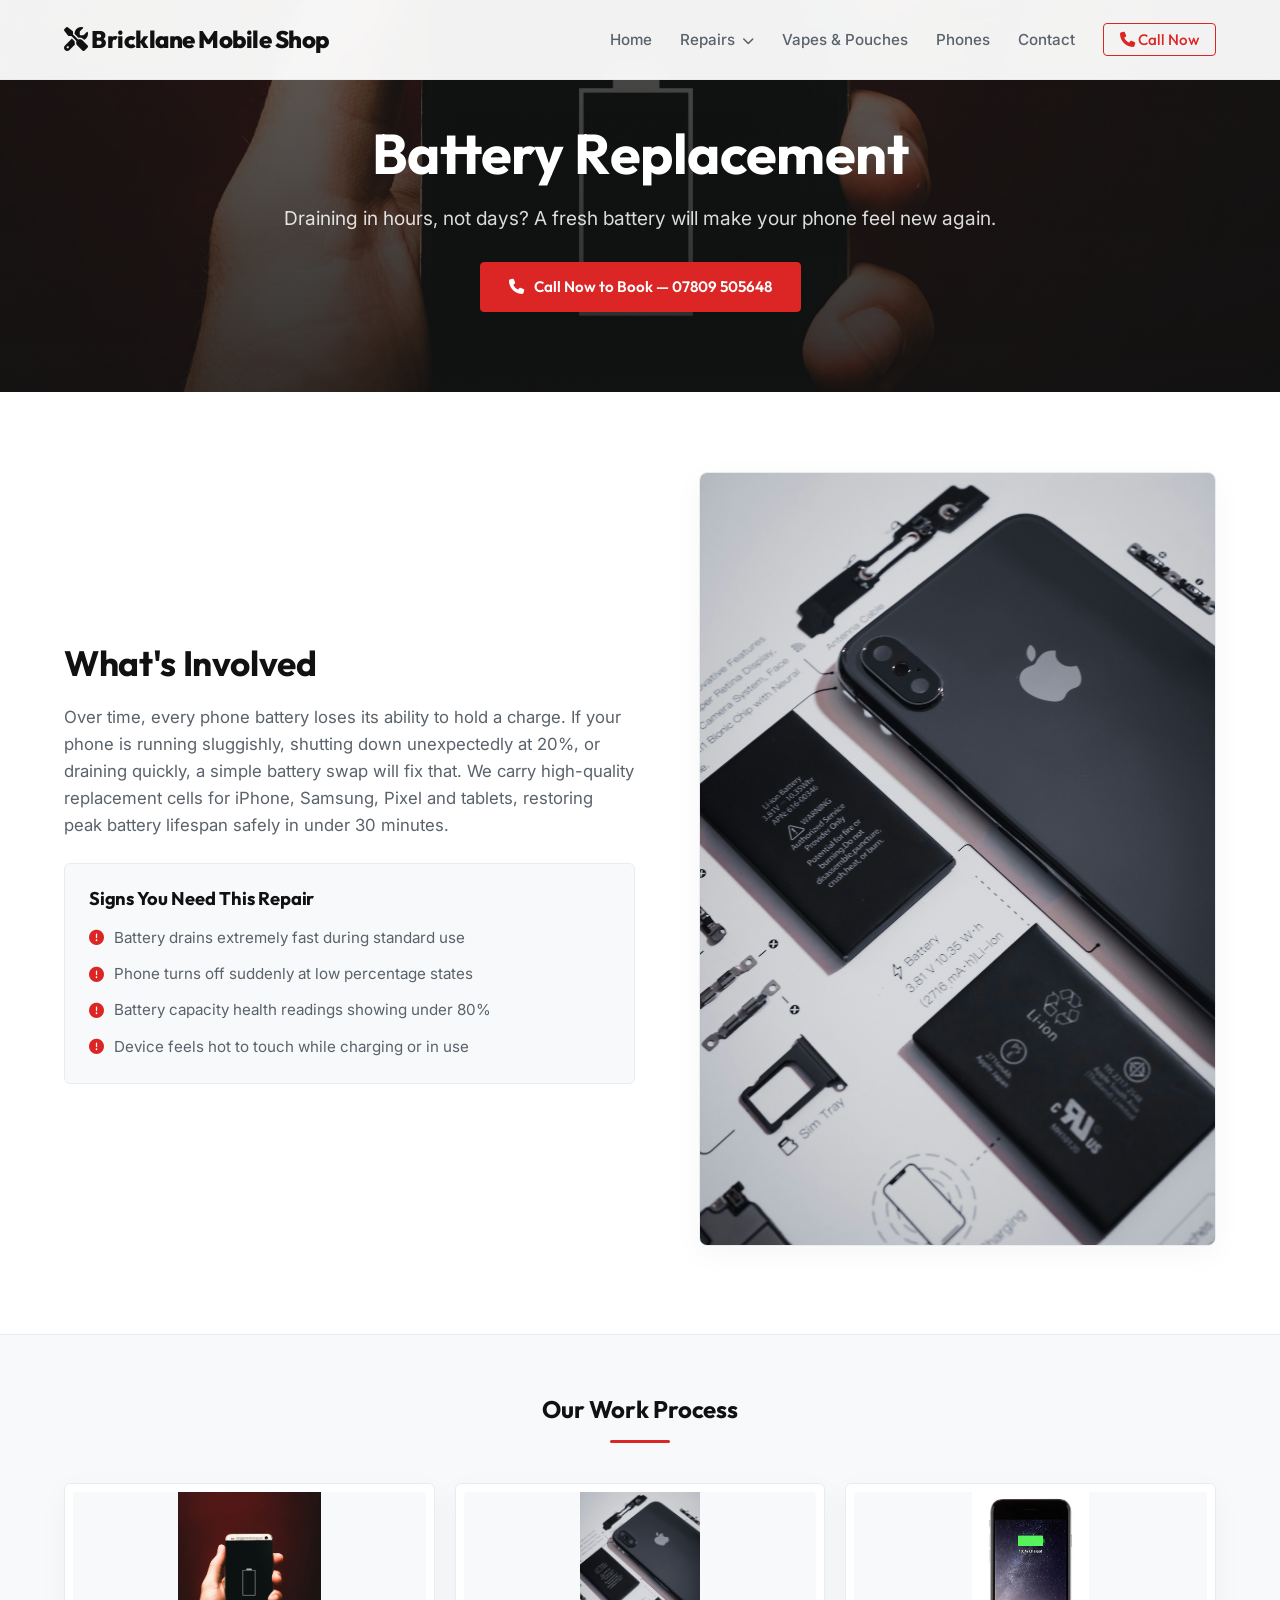
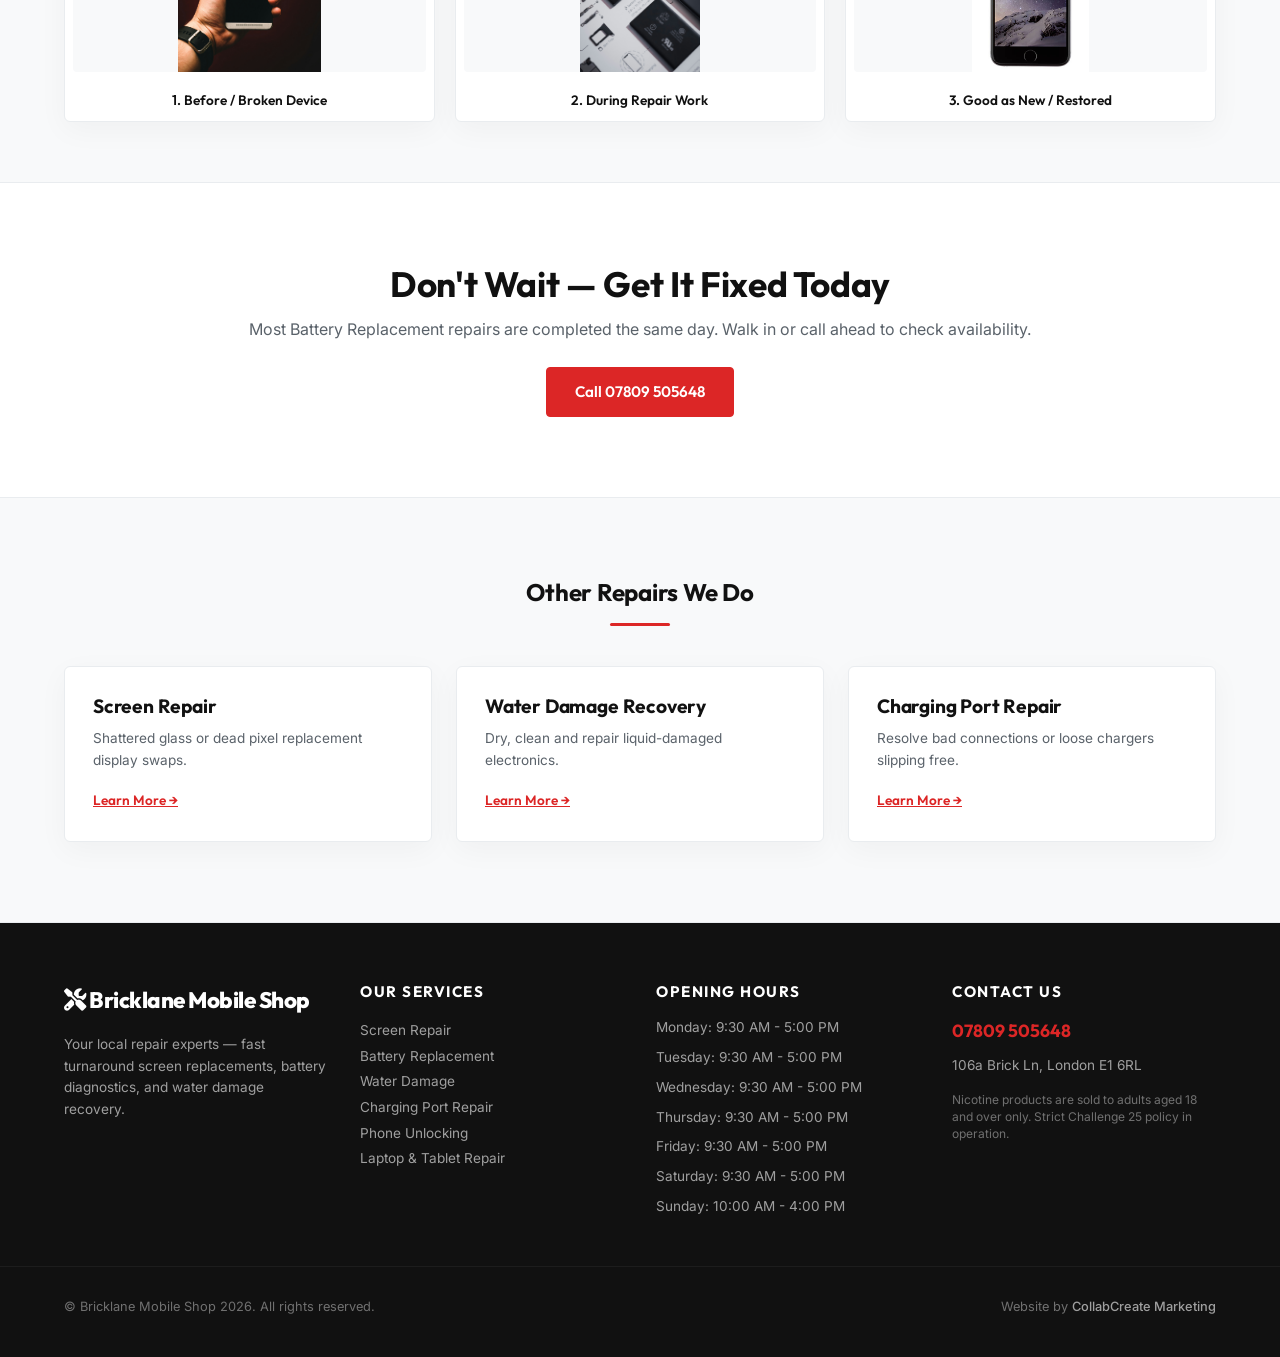
==== battery-replacement.html @ bdb55592 "Deploy premium responsive outreach site" ====
<!DOCTYPE html>
<html lang="en">
<head>
    <meta charset="UTF-8">
    <meta name="viewport" content="width=device-width, initial-scale=1.0">
    <title>Battery Replacement Repairs | Bricklane Mobile Shop Brick Lane, London</title>
    <link rel="stylesheet" href="styles.css">
    <link href="https://fonts.googleapis.com/css2?family=Inter:wght@300;400;500;600;700&family=Outfit:wght@400;500;600;700;800&display=swap" rel="stylesheet">
    <link rel="stylesheet" href="https://cdnjs.cloudflare.com/ajax/libs/font-awesome/6.4.0/css/all.min.css">
    
    <!-- Open Graph Metadata -->
    <meta property="og:title" content="Battery Replacement Repairs | Bricklane Mobile Shop Brick Lane, London">
    <meta property="og:description" content="Fast, premium screen repairs, battery replacements, water damage recovery, vapes, pouches, and refurbished phones in Brick Lane, London.">
    <meta property="og:image" content="https://mowleed2000.github.io/bricklane-mobile-shop/storefront.webp">
    <meta property="og:url" content="https://mowleed2000.github.io/bricklane-mobile-shop/battery-replacement.html">
    <meta property="og:type" content="website">

    <!-- Microsoft Clarity Tracking Code -->
    <script type="text/javascript">
        (function(c,l,a,r,i,t,y){
            c[a]=c[a]||function(){(c[a].q=c[a].q||[]).push(arguments)};
            t=l.createElement(r);t.async=1;t.src="https://www.clarity.ms/tag/"+i;
            y=l.getElementsByTagName(r)[0];y.parentNode.insertBefore(t,y);
        })(window, document, "clarity", "script", "x1smlah9oa");
    </script>
</head>
<body>

    <nav class="navbar">
        <div class="container nav-container">
            <a href="index.html" class="logo"><i class="fa-solid fa-screwdriver-wrench"></i> Bricklane Mobile Shop</a>
            <ul class="nav-links" id="navLinks">
                <li><a href="index.html">Home</a></li>
                <li class="dropdown">
                    <a href="#" class="dropdown-trigger">Repairs <i class="fa-solid fa-chevron-down" style="font-size:0.75rem; margin-left:3px;"></i></a>
                    <ul class="dropdown-menu">
                        <li><a href="screen-repair.html">Screen Repair</a></li>
                        <li><a href="battery-replacement.html">Battery Replacement</a></li>
                        <li><a href="water-damage.html">Water Damage</a></li>
                        <li><a href="charging-port.html">Charging Port Repair</a></li>
                        <li><a href="phone-unlocking.html">Phone Unlocking</a></li>
                        <li><a href="laptop-tablet.html">Laptop &amp; Tablet Repair</a></li>
                    </ul>
                </li>
                <li><a href="vapes-pouches.html">Vapes &amp; Pouches</a></li>
                <li><a href="phones-in-store.html">Phones</a></li>
                <li><a href="contact.html">Contact</a></li>
                <li><a href="tel:07809505648" class="btn-nav-cta"><i class="fa-solid fa-phone"></i> Call Now</a></li>
            </ul>
            <div class="hamburger" id="hamburger"><i class="fa-solid fa-bars"></i></div>
        </div>
    </nav>

            <section class="service-hero" style="background-image: linear-gradient(rgba(17, 17, 17, 0.65), rgba(17, 17, 17, 0.85)), url('Battery Replacment page 1.jpg');">
                <div class="container text-center reveal">
                    <h1>Battery Replacement</h1>
                    <p>Draining in hours, not days? A fresh battery will make your phone feel new again.</p>
                    <a href="tel:07809505648" class="btn btn-primary"><i class="fa-solid fa-phone"></i> Call Now to Book — 07809 505648</a>
                </div>
            </section>

            <section class="service-details">
                <div class="container details-grid">
                    <div class="details-text reveal">
                        <h2>What's Involved</h2>
                        <p>Over time, every phone battery loses its ability to hold a charge. If your phone is running sluggishly, shutting down unexpectedly at 20%, or draining quickly, a simple battery swap will fix that. We carry high-quality replacement cells for iPhone, Samsung, Pixel and tablets, restoring peak battery lifespan safely in under 30 minutes.</p>
                        
                        <div class="symptoms-box">
                            <h3>Signs You Need This Repair</h3>
                            <ul class="symptoms-list">
                                <li><i class='fa-solid fa-circle-exclamation'></i> Battery drains extremely fast during standard use</li><li><i class='fa-solid fa-circle-exclamation'></i> Phone turns off suddenly at low percentage states</li><li><i class='fa-solid fa-circle-exclamation'></i> Battery capacity health readings showing under 80%</li><li><i class='fa-solid fa-circle-exclamation'></i> Device feels hot to touch while charging or in use</li>
                            </ul>
                        </div>
                    </div>
                    <div class="details-image reveal">
                        <img src="Battery replacment page 2.jpg" alt="Technician working on device" class="in-process-img">
                    </div>
                </div>
            </section>

            <section class="service-gallery">
                <div class="container">
                    <div class="section-header text-center reveal">
                        <h2>Our Work Process</h2>
                        <div class="accent-divider"></div>
                    </div>
                    <div class="gallery-row battery-gallery reveal">
                        <div class="gallery-item-wrapper" onclick="openLightbox('Battery Replacment page 1.jpg', 'Before / Broken Device')">
                            <img src="Battery Replacment page 1.jpg" alt="Before repair">
                            <span>1. Before / Broken Device</span>
                        </div>
                        <div class="gallery-item-wrapper" onclick="openLightbox('Battery replacment page 2.jpg', 'During Repair Work')">
                            <img src="Battery replacment page 2.jpg" alt="During repair">
                            <span>2. During Repair Work</span>
                        </div>
                        <div class="gallery-item-wrapper" onclick="openLightbox('Battery fixed 100 percent.jpg', 'Good as New / Restored')">
                            <img src="Battery fixed 100 percent.jpg" alt="After repair">
                            <span>3. Good as New / Restored</span>
                        </div>
                    </div>
                </div>
            </section>

            <section class="service-cta text-center reveal">
                <div class="container">
                    <h2>Don't Wait — Get It Fixed Today</h2>
                    <p>Most Battery Replacement repairs are completed the same day. Walk in or call ahead to check availability.</p>
                    <a href="tel:07809505648" class="btn btn-primary">Call 07809 505648</a>
                </div>
            </section>

            <section class="related-services">
                <div class="container">
                    <div class="section-header text-center reveal">
                        <h2>Other Repairs We Do</h2>
                        <div class="accent-divider"></div>
                    </div>
                    <div class="related-grid reveal">
                        
                <div class="related-card">
                    <h3>Screen Repair</h3>
                    <p>Shattered glass or dead pixel replacement display swaps.</p>
                    <a href="screen-repair.html" class="learn-more">Learn More &rarr;</a>
                </div>
        
                <div class="related-card">
                    <h3>Water Damage Recovery</h3>
                    <p>Dry, clean and repair liquid-damaged electronics.</p>
                    <a href="water-damage.html" class="learn-more">Learn More &rarr;</a>
                </div>
        
                <div class="related-card">
                    <h3>Charging Port Repair</h3>
                    <p>Resolve bad connections or loose chargers slipping free.</p>
                    <a href="charging-port.html" class="learn-more">Learn More &rarr;</a>
                </div>
        
                    </div>
                </div>
            </section>
        
    <!-- Lightbox Modal -->
    <div id="lightboxModal" class="lightbox">
        <span class="lightbox-close" onclick="closeLightbox()">&times;</span>
        <img class="lightbox-content" id="lightboxImg">
        <div id="lightboxCaption" class="lightbox-caption"></div>
    </div>

    <footer class="footer">
        <div class="container footer-grid">
            <div class="footer-brand">
                <a href="index.html" class="footer-logo"><i class="fa-solid fa-screwdriver-wrench"></i> Bricklane Mobile Shop</a>
                <p style="margin-top: 15px; font-size: 0.85rem; line-height: 1.6; color: rgba(255, 255, 255, 0.6);">Your local repair experts — fast turnaround screen replacements, battery diagnostics, and water damage recovery.</p>
            </div>
            <div class="footer-links">
                <h4>Our Services</h4>
                <p><a href="screen-repair.html">Screen Repair</a></p>
                <p><a href="battery-replacement.html">Battery Replacement</a></p>
                <p><a href="water-damage.html">Water Damage</a></p>
                <p><a href="charging-port.html">Charging Port Repair</a></p>
                <p><a href="phone-unlocking.html">Phone Unlocking</a></p>
                <p><a href="laptop-tablet.html">Laptop &amp; Tablet Repair</a></p>
            </div>
            <div class="footer-hours">
                <h4>Opening Hours</h4>
                <ul>
                    <li>Monday: 9:30 AM - 5:00 PM</li><li>Tuesday: 9:30 AM - 5:00 PM</li><li>Wednesday: 9:30 AM - 5:00 PM</li><li>Thursday: 9:30 AM - 5:00 PM</li><li>Friday: 9:30 AM - 5:00 PM</li><li>Saturday: 9:30 AM - 5:00 PM</li><li>Sunday: 10:00 AM - 4:00 PM</li>
                </ul>
            </div>
            <div class="footer-contact">
                <h4>Contact Us</h4>
                <p class="phone-num"><a href="tel:07809505648">07809 505648</a></p>
                <p style="margin-top: 10px; font-size: 0.85rem; color: rgba(255, 255, 255, 0.6);">106a Brick Ln, London E1 6RL</p>
                <p style="margin-top: 15px; font-size: 0.75rem; color: rgba(255, 255, 255, 0.4); line-height: 1.4;">
                    Nicotine products are sold to adults aged 18 and over only. Strict Challenge 25 policy in operation.
                </p>
            </div>
        </div>
        <div class="footer-bottom">
            <div class="container" style="display: flex; justify-content: space-between; flex-wrap: wrap; gap: 10px; width: 100%;">
                <p>&copy; Bricklane Mobile Shop 2026. All rights reserved.</p>
                <p class="agency-credit">Website by <a href="https://collabcreate.co.uk" target="_blank">CollabCreate Marketing</a></p>
            </div>
        </div>
    </footer>
    <script src="script.js"></script>
</body>
</html>
---- styles.css ----
/* CCM Tech Repair Site Stylesheet */
:root {
    --bg-main: #ffffff;
    --bg-card: #ffffff;
    --bg-alternate: #f8f9fa;
    --text-main: #111111;
    --text-muted: #5a626a;
    --border-color: #e9ecef;
    --primary: #dc2626;
    --primary-hover: #b91c1c;
    --primary-glow: rgba(220, 38, 38, 0.15);
    --shadow: 0 8px 30px rgba(0, 0, 0, 0.04);
    --font-sans: 'Inter', sans-serif;
    --font-heading: 'Outfit', sans-serif;
    --nav-height: 80px;
}

/* Global Reset */
* {
    margin: 0;
    padding: 0;
    box-sizing: border-box;
}

html, body {
    width: 100%;
    overflow-x: hidden;
    background-color: var(--bg-main);
    color: var(--text-main);
    font-family: var(--font-sans);
    line-height: 1.6;
    scroll-behavior: smooth;
}

/* Layout Utilities */
.container {
    max-width: 1200px;
    margin: 0 auto;
    padding: 0 24px;
    width: 100%;
}

.text-center {
    text-align: center;
}

.primary-text {
    color: var(--primary);
}

.accent-divider {
    width: 60px;
    height: 3px;
    background-color: var(--primary);
    margin: 16px auto 0;
    border-radius: 2px;
}

.section-subtitle {
    display: inline-block;
    font-family: var(--font-heading);
    font-size: 0.8rem;
    font-weight: 700;
    text-transform: uppercase;
    letter-spacing: 3px;
    color: var(--primary);
    margin-bottom: 12px;
}

/* Typography */
h1, h2, h3, h4 {
    font-family: var(--font-heading);
    font-weight: 700;
    letter-spacing: -0.01em;
    line-height: 1.2;
}

/* Scroll Animations */
.reveal {
    opacity: 0;
    transform: translateY(30px);
    transition: all 0.8s cubic-bezier(0.16, 1, 0.3, 1);
}

.reveal.active {
    opacity: 1;
    transform: translateY(0);
}

/* Buttons */
.btn {
    display: inline-flex;
    align-items: center;
    justify-content: center;
    gap: 10px;
    padding: 12px 28px;
    font-family: var(--font-heading);
    font-size: 0.95rem;
    font-weight: 600;
    text-decoration: none;
    border-radius: 4px;
    transition: all 0.3s ease;
    cursor: pointer;
    border: none;
}

.btn-primary {
    background-color: var(--primary);
    color: #ffffff;
    border: 1px solid var(--primary);
}

.btn-primary:hover {
    background-color: var(--primary-hover);
    border-color: var(--primary-hover);
    transform: translateY(-2px);
    box-shadow: 0 8px 20px var(--primary-glow);
}

.btn-outline {
    background-color: transparent;
    color: var(--text-main);
    border: 1px solid var(--border-color);
}

.btn-outline:hover {
    background-color: var(--bg-alternate);
    border-color: var(--primary);
    color: var(--primary);
    transform: translateY(-2px);
}

/* Navigation Bar */
.navbar {
    position: fixed;
    top: 0;
    left: 0;
    width: 100%;
    height: var(--nav-height);
    background-color: rgba(255, 255, 255, 0.95);
    backdrop-filter: blur(8px);
    -webkit-backdrop-filter: blur(8px);
    border-bottom: 1px solid var(--border-color);
    z-index: 1000;
    display: flex;
    align-items: center;
}

.nav-container {
    display: flex;
    justify-content: space-between;
    align-items: center;
}

.logo {
    font-family: var(--font-heading);
    font-size: 1.5rem;
    font-weight: 800;
    color: var(--text-main);
    text-decoration: none;
    letter-spacing: -0.5px;
}

.nav-links {
    display: flex;
    align-items: center;
    list-style: none;
    gap: 28px;
}

.nav-links a {
    color: var(--text-muted);
    text-decoration: none;
    font-size: 0.95rem;
    font-weight: 500;
    transition: color 0.3s ease;
}

.nav-links a:hover {
    color: var(--text-main);
}

.btn-nav-cta {
    background-color: transparent;
    color: var(--primary) !important;
    border: 1px solid var(--primary);
    padding: 6px 16px;
    border-radius: 4px;
    font-family: var(--font-heading);
    font-size: 0.85rem;
    font-weight: 600;
    transition: all 0.3s ease;
}

.btn-nav-cta:hover {
    background-color: var(--primary);
    color: #ffffff !important;
}

.hamburger {
    display: none;
    color: var(--text-main);
    font-size: 1.4rem;
    cursor: pointer;
}

/* Dropdown Menu */
.dropdown {
    position: relative;
}

.dropdown-menu {
    display: none;
    position: absolute;
    top: 100%;
    left: 0;
    background-color: var(--bg-card);
    border: 1px solid var(--border-color);
    box-shadow: var(--shadow);
    list-style: none;
    min-width: 220px;
    border-radius: 4px;
    padding: 10px 0;
    z-index: 100;
}

.dropdown-menu li a {
    display: block;
    padding: 10px 20px;
    color: var(--text-main);
    font-size: 0.9rem;
    text-transform: none;
    letter-spacing: normal;
}

.dropdown-menu li a:hover {
    background-color: var(--bg-alternate);
    color: var(--primary);
}

.dropdown:hover .dropdown-menu {
    display: block;
}

/* Hero Section */
.hero {
    padding: calc(var(--nav-height) + 60px) 0 80px;
    background-size: cover;
    background-position: center;
    position: relative;
}

.hero-grid {
    display: grid;
    grid-template-columns: 1.1fr 0.9fr;
    gap: 48px;
    align-items: center;
}

.hero-content .eyebrow {
    font-family: var(--font-heading);
    color: var(--primary);
    font-size: 0.8rem;
    font-weight: 700;
    text-transform: uppercase;
    letter-spacing: 3px;
    margin-bottom: 20px;
    display: block;
}

.hero h1 {
    font-size: 3.8rem;
    margin-bottom: 20px;
    color: var(--text-main);
}

.hero-tagline {
    font-size: 1.15rem;
    color: var(--text-muted);
    margin-bottom: 32px;
}

.hero-btns {
    display: flex;
    gap: 16px;
    margin-bottom: 32px;
}

.walk-ins-tag {
    display: flex;
    flex-wrap: wrap;
    gap: 12px;
}

.badge {
    display: inline-flex;
    align-items: center;
    gap: 6px;
    background-color: var(--bg-alternate);
    border: 1px solid var(--border-color);
    color: var(--text-muted);
    padding: 6px 12px;
    border-radius: 4px;
    font-size: 0.8rem;
    font-weight: 600;
}

.badge i {
    color: var(--primary);
}

.hero-image-wrapper {
    position: relative;
    width: 100%;
}

.hero-image-frame {
    position: relative;
    border: 1px solid var(--border-color);
    padding: 10px;
    border-radius: 8px;
    background-color: var(--bg-card);
    box-shadow: var(--shadow);
    cursor: pointer;
    overflow: hidden;
}

.hero-image {
    width: 100%;
    border-radius: 4px;
    display: block;
    object-fit: cover;
    aspect-ratio: 4/5;
    transition: transform 0.5s ease;
}

.hero-image-frame:hover .hero-image {
    transform: scale(1.02);
}

.frame-overlay {
    position: absolute;
    top: 10px;
    left: 10px;
    right: 10px;
    bottom: 10px;
    background-color: rgba(17, 17, 17, 0.85);
    display: flex;
    flex-direction: column;
    align-items: center;
    justify-content: center;
    gap: 10px;
    color: #ffffff;
    opacity: 0;
    transition: opacity 0.3s ease;
    border-radius: 4px;
}

.hero-image-frame:hover .frame-overlay {
    opacity: 1;
}

.frame-overlay i {
    font-size: 1.8rem;
    color: var(--primary);
}

.frame-overlay span {
    font-family: var(--font-heading);
    font-size: 0.8rem;
    font-weight: 600;
    text-transform: uppercase;
    letter-spacing: 1.5px;
}

/* Services Grid on Home */
.services {
    padding: 80px 0;
    background-color: var(--bg-alternate);
    border-top: 1px solid var(--border-color);
    border-bottom: 1px solid var(--border-color);
}

.services .section-header {
    margin-bottom: 48px;
}

.services .subheading {
    color: var(--text-muted);
    font-size: 1.05rem;
    margin-top: 8px;
}

.services-grid {
    display: grid;
    grid-template-columns: repeat(3, 1fr);
    gap: 24px;
}

.service-card-link {
    text-decoration: none;
}

.service-card {
    height: 280px;
    border-radius: 8px;
    background-size: cover;
    background-position: center;
    position: relative;
    overflow: hidden;
    display: flex;
    align-items: flex-end;
    transition: transform 0.3s ease, box-shadow 0.3s ease;
}

.service-card::after {
    content: '';
    position: absolute;
    top: 0;
    left: 0;
    width: 100%;
    height: 100%;
    background: linear-gradient(to top, rgba(17, 17, 17, 0.95) 0%, rgba(17, 17, 17, 0.4) 60%, rgba(17, 17, 17, 0.1) 100%);
    z-index: 1;
    transition: background 0.3s ease;
}

.service-card:hover {
    transform: translateY(-4px);
    box-shadow: 0 12px 30px rgba(0, 0, 0, 0.15);
}

.service-card:hover::after {
    background: linear-gradient(to top, rgba(17, 17, 17, 0.98) 0%, rgba(17, 17, 17, 0.5) 60%, rgba(17, 17, 17, 0.2) 100%);
}

.card-content {
    padding: 24px;
    color: #ffffff;
    width: 100%;
    z-index: 2;
}

.service-card h3 {
    font-size: 1.4rem;
    margin-bottom: 6px;
    color: #ffffff;
}

.service-card p {
    font-size: 0.85rem;
    color: rgba(255, 255, 255, 0.8);
    margin-bottom: 12px;
}

.learn-more {
    font-family: var(--font-heading);
    font-size: 0.85rem;
    font-weight: 600;
    color: var(--primary);
}

/* Why Us Section */
.why-us {
    padding: 80px 0;
}

.why-us-grid {
    display: grid;
    grid-template-columns: repeat(3, 1fr);
    gap: 32px;
    margin-top: 48px;
}

.why-card {
    background-color: var(--bg-card);
    border: 1px solid var(--border-color);
    border-radius: 8px;
    padding: 32px;
    box-shadow: var(--shadow);
}

.why-icon {
    font-size: 2.2rem;
    color: var(--primary);
    margin-bottom: 20px;
}

.why-card h3 {
    font-size: 1.25rem;
    margin-bottom: 12px;
}

.why-card p {
    color: var(--text-muted);
    font-size: 0.9rem;
}

/* Vapes Teaser */
.vapes-teaser {
    padding: 80px 0;
    background-color: var(--bg-alternate);
    border-top: 1px solid var(--border-color);
    border-bottom: 1px solid var(--border-color);
}

.vapes-teaser-grid {
    display: grid;
    grid-template-columns: 1.1fr 0.9fr;
    gap: 48px;
    align-items: center;
}

.vapes-teaser-content h2 {
    font-size: 2.5rem;
    margin-bottom: 16px;
}

.vapes-teaser-content p {
    color: var(--text-muted);
    margin-bottom: 24px;
    font-size: 1.05rem;
}

.disclaimer-text {
    font-size: 0.75rem;
    color: var(--text-muted);
    margin-top: 16px;
}

.vape-brand-anchors {
    display: flex;
    justify-content: center;
    gap: 20px;
}

.teaser-brand-img {
    width: 45%;
    max-width: 180px;
    border-radius: 8px;
    border: 1px solid var(--border-color);
    box-shadow: var(--shadow);
}

/* Phones Teaser */
.phones-teaser {
    padding: 80px 0;
}

.phones-teaser-grid {
    display: grid;
    grid-template-columns: 1fr 1fr;
    gap: 48px;
    align-items: center;
}

.phones-teaser-content h2 {
    font-size: 2.5rem;
    margin-bottom: 16px;
}

.phones-teaser-content p {
    color: var(--text-muted);
    margin-bottom: 24px;
    font-size: 1.05rem;
}

.phone-anchors-grid {
    display: grid;
    grid-template-columns: repeat(3, 1fr);
    gap: 16px;
}

.phone-item-card {
    text-align: center;
    background-color: var(--bg-alternate);
    border: 1px solid var(--border-color);
    padding: 16px;
    border-radius: 8px;
}

.phone-item-card img {
    width: 100%;
    height: auto;
    max-height: 120px;
    object-fit: contain;
    margin-bottom: 10px;
}

.phone-item-card span {
    font-family: var(--font-heading);
    font-size: 0.8rem;
    font-weight: 600;
}

/* Reviews on Home */
.reviews {
    padding: 80px 0;
    background-color: var(--bg-alternate);
    border-top: 1px solid var(--border-color);
    border-bottom: 1px solid var(--border-color);
}

.reviews-grid {
    display: grid;
    grid-template-columns: repeat(3, 1fr);
    gap: 24px;
    margin-top: 40px;
}

.review-card {
    background-color: var(--bg-card);
    border: 1px solid var(--border-color);
    padding: 32px;
    border-radius: 6px;
    box-shadow: var(--shadow);
    display: flex;
    flex-direction: column;
    justify-content: space-between;
}

.review-card .review-text {
    font-style: italic;
    font-size: 0.95rem;
    color: var(--text-muted);
    margin-bottom: 20px;
}

.review-author {
    font-family: var(--font-heading);
    font-weight: 600;
    font-size: 0.85rem;
    display: flex;
    justify-content: space-between;
    align-items: center;
}

.stars {
    color: #ffb400;
    font-size: 0.8rem;
}

/* Final CTA */
.final-cta {
    padding: 100px 0;
    background-size: cover;
    background-position: center;
    color: #ffffff;
}

.final-cta h2 {
    font-size: 3rem;
    margin-bottom: 16px;
    color: #ffffff;
}

.final-cta p {
    font-size: 1.15rem;
    color: rgba(255, 255, 255, 0.85);
    margin-bottom: 30px;
}

.btn-large {
    padding: 14px 40px;
    font-size: 1.1rem;
}

/* Service Page Styling */
.service-hero {
    padding: 120px 0 80px;
    background-size: cover;
    background-position: center;
    color: #ffffff;
}

.service-hero h1 {
    font-size: 3.5rem;
    color: #ffffff;
    margin-bottom: 16px;
}

.service-hero p {
    font-size: 1.2rem;
    color: rgba(255, 255, 255, 0.85);
    margin-bottom: 28px;
}

.details-grid {
    display: grid;
    grid-template-columns: 1.05fr 0.95fr;
    gap: 64px;
    align-items: center;
}

.service-details {
    padding: 80px 0;
}

.details-text h2 {
    font-size: 2.2rem;
    margin-bottom: 20px;
}

.details-text p {
    color: var(--text-muted);
    font-size: 1.05rem;
    margin-bottom: 24px;
}

.symptoms-box {
    background-color: var(--bg-alternate);
    border: 1px solid var(--border-color);
    padding: 24px;
    border-radius: 6px;
}

.symptoms-box h3 {
    font-size: 1.15rem;
    margin-bottom: 16px;
}

.symptoms-list {
    list-style: none;
    display: flex;
    flex-direction: column;
    gap: 12px;
}

.symptoms-list li {
    font-size: 0.95rem;
    color: var(--text-muted);
    display: flex;
    align-items: center;
    gap: 10px;
}

.symptoms-list li i {
    color: var(--primary);
}

.in-process-img {
    width: 100%;
    border-radius: 8px;
    border: 1px solid var(--border-color);
    box-shadow: var(--shadow);
}

.service-gallery {
    padding: 60px 0;
    background-color: var(--bg-alternate);
    border-top: 1px solid var(--border-color);
    border-bottom: 1px solid var(--border-color);
}

.gallery-row {
    display: grid;
    grid-template-columns: repeat(auto-fit, minmax(250px, 1fr));
    gap: 20px;
    margin-top: 40px;
}

.gallery-item-wrapper {
    background-color: var(--bg-card);
    border: 1px solid var(--border-color);
    border-radius: 6px;
    padding: 8px;
    cursor: pointer;
    text-align: center;
    box-shadow: var(--shadow);
}

.gallery-item-wrapper img {
    width: 100%;
    height: 180px;
    object-fit: cover;
    border-radius: 4px;
    margin-bottom: 8px;
}

.gallery-item-wrapper span {
    font-family: var(--font-heading);
    font-size: 0.85rem;
    font-weight: 600;
}

/* Battery gallery containment (Checklist Issue 6) */
.battery-gallery .gallery-item-wrapper img {
    object-fit: contain !important;
    background-color: var(--bg-alternate);
}

.service-cta {
    padding: 80px 0;
}

.service-cta h2 {
    font-size: 2.2rem;
    margin-bottom: 12px;
}

.service-cta p {
    color: var(--text-muted);
    margin-bottom: 24px;
}

.related-services {
    padding: 80px 0;
    background-color: var(--bg-alternate);
    border-top: 1px solid var(--border-color);
}

.related-grid {
    display: grid;
    grid-template-columns: repeat(3, 1fr);
    gap: 24px;
    margin-top: 40px;
}

.related-card {
    background-color: var(--bg-card);
    border: 1px solid var(--border-color);
    padding: 28px;
    border-radius: 6px;
    box-shadow: var(--shadow);
}

.related-card h3 {
    font-size: 1.2rem;
    margin-bottom: 10px;
}

.related-card p {
    font-size: 0.85rem;
    color: var(--text-muted);
    margin-bottom: 16px;
}

/* Page Hero Template */
.page-hero {
    padding: calc(var(--nav-height) + 40px) 0 40px;
    border-bottom: 1px solid var(--border-color);
    background-color: var(--bg-alternate);
}

.page-hero h1 {
    font-size: 3rem;
    margin-bottom: 8px;
}

.page-hero p {
    font-size: 1.1rem;
    color: var(--text-muted);
}

/* Vapes Page Specific */
.pouches-section, .vapes-section {
    padding: 80px 0;
}

.pouches-section {
    border-bottom: 1px solid var(--border-color);
}

.pouches-grid {
    display: grid;
    grid-template-columns: repeat(5, 1fr);
    gap: 20px;
    margin-top: 48px;
}

.vapes-grid-two {
    display: grid;
    grid-template-columns: repeat(2, 1fr);
    gap: 24px;
    max-width: 600px;
    margin: 48px auto 0;
}

.brand-card, .brand-card-two {
    background-color: var(--bg-card);
    border: 1px solid var(--border-color);
    padding: 16px;
    border-radius: 8px;
    text-align: center;
    box-shadow: var(--shadow);
}

.brand-card img, .brand-card-two img {
    width: 100%;
    height: 140px;
    object-fit: contain;
    margin-bottom: 12px;
}

.brand-card h3, .brand-card-two h3 {
    font-size: 1rem;
    font-family: var(--font-heading);
    font-weight: 700;
}

.vapes-cta, .phones-cta, .contact-cta {
    padding: 60px 0;
    background-color: var(--bg-alternate);
    border-top: 1px solid var(--border-color);
    border-bottom: 1px solid var(--border-color);
}

/* Refurbished Phones Page */
.phones-section {
    padding: 80px 0;
}

.intro-paragraph {
    max-width: 700px;
    margin: 0 auto 48px;
    font-size: 1.05rem;
    color: var(--text-muted);
}

.phones-grid {
    display: grid;
    grid-template-columns: repeat(3, 1fr);
    gap: 24px;
}

.phone-product-card {
    background-color: var(--bg-card);
    border: 1px solid var(--border-color);
    padding: 24px;
    border-radius: 8px;
    text-align: center;
    box-shadow: var(--shadow);
}

.phone-product-card img {
    width: 100%;
    height: 180px;
    object-fit: contain;
    margin-bottom: 16px;
}

.phone-product-card h3 {
    font-size: 1.15rem;
    margin-bottom: 8px;
}

.avail-badge {
    display: inline-block;
    font-family: var(--font-heading);
    font-size: 0.75rem;
    font-weight: 700;
    color: var(--primary);
    background-color: var(--primary-glow);
    padding: 4px 12px;
    border-radius: 20px;
}

/* Contact Page Specific */
.contact-details-section {
    padding: 80px 0;
}

.contact-grid-page {
    display: grid;
    grid-template-columns: 1fr 1fr;
    gap: 64px;
    align-items: center;
}

.contact-left-info h2 {
    font-size: 2.5rem;
    margin-bottom: 12px;
}

.phone-large {
    font-family: var(--font-heading);
    font-size: 1.6rem;
    font-weight: 700;
    margin-bottom: 30px;
}

.phone-large a {
    color: var(--primary);
    text-decoration: none;
}

.hours-box h3 {
    font-size: 1.15rem;
    margin-bottom: 16px;
}

.contact-hours-table {
    width: 100%;
    border-collapse: collapse;
}

.contact-hours-table tr {
    border-bottom: 1px solid var(--border-color);
}

.contact-hours-table tr:last-child {
    border-bottom: none;
}

.contact-hours-table td {
    padding: 10px 0;
    font-size: 0.95rem;
    color: var(--text-muted);
}

.contact-hours-table td:last-child {
    text-align: right;
    font-weight: 600;
    color: var(--text-main);
}

.exterior-img-container {
    width: 100%;
}

.exterior-img-style {
    width: 100%;
    max-height: 400px;
    object-fit: contain;
    border-radius: 8px;
    border: 1px solid var(--border-color);
    box-shadow: var(--shadow);
    margin: 0 auto;
    display: block;
}

.map-section {
    padding: 60px 0;
    background-color: var(--bg-alternate);
    border-top: 1px solid var(--border-color);
    border-bottom: 1px solid var(--border-color);
}

.contact-map-wrapper iframe {
    display: block;
    box-shadow: var(--shadow);
    border: 1px solid var(--border-color) !important;
    margin-top: 40px;
}

/* Footer Styling */
.footer {
    padding: 60px 0 40px;
    background-color: #111111;
    color: #ffffff;
    border-top: 1px solid var(--border-color);
}

.footer-grid {
    display: grid;
    grid-template-columns: repeat(4, 1fr);
    gap: 32px;
}

.footer-brand p {
    font-size: 0.85rem;
    color: rgba(255, 255, 255, 0.6);
    margin-top: 12px;
}

.footer-logo {
    font-family: var(--font-heading);
    font-size: 1.4rem;
    font-weight: 800;
    color: #ffffff;
    text-decoration: none;
    letter-spacing: -0.5px;
}

.footer-logo .primary-text {
    color: var(--primary);
}

.footer-links h4, .footer-hours h4, .footer-contact h4 {
    font-size: 0.95rem;
    font-family: var(--font-heading);
    text-transform: uppercase;
    letter-spacing: 1.5px;
    color: #ffffff;
    margin-bottom: 16px;
}

.footer-links p a {
    color: rgba(255, 255, 255, 0.6);
    text-decoration: none;
    font-size: 0.85rem;
    transition: color 0.3s ease;
}

.footer-links p a:hover {
    color: var(--primary);
}

.footer-hours ul {
    list-style: none;
    display: flex;
    flex-direction: column;
    gap: 8px;
    font-size: 0.85rem;
    color: rgba(255, 255, 255, 0.6);
}

.footer-contact p {
    font-size: 0.85rem;
    color: rgba(255, 255, 255, 0.6);
    margin-bottom: 6px;
}

.footer-contact p.phone-num a {
    font-family: var(--font-heading);
    font-weight: 700;
    color: var(--primary);
    font-size: 1.1rem;
    text-decoration: none;
}

.footer-bottom {
    display: flex;
    justify-content: space-between;
    align-items: center;
    border-top: 1px solid rgba(255, 255, 255, 0.05);
    padding-top: 30px;
    margin-top: 48px;
    color: rgba(255, 255, 255, 0.4);
    font-size: 0.8rem;
    flex-wrap: wrap;
    gap: 16px;
}

.agency-credit a {
    color: rgba(255, 255, 255, 0.6);
    text-decoration: none;
    font-weight: 500;
}

.agency-credit a:hover {
    color: var(--primary);
}

/* Lightbox Modal */
.lightbox {
    display: none;
    position: fixed;
    z-index: 2000;
    left: 0;
    top: 0;
    width: 100%;
    height: 100%;
    background-color: rgba(17, 17, 17, 0.95);
    align-items: center;
    justify-content: center;
    flex-direction: column;
}

.lightbox.active {
    display: flex;
    width: 100% !important;
}

.lightbox-content {
    margin: auto;
    display: block;
    max-width: 90%;
    max-height: 80vh;
    border-radius: 8px;
    border: 1px solid var(--border-color);
}

.lightbox-caption {
    margin: 15px auto;
    width: 80%;
    text-align: center;
    color: var(--primary);
    font-family: var(--font-heading);
    font-weight: 600;
    font-size: 1.2rem;
}

.lightbox-close {
    position: absolute;
    top: 24px;
    right: 32px;
    color: #ffffff;
    font-size: 2.5rem;
    font-weight: bold;
    cursor: pointer;
}

.lightbox-close:hover {
    color: var(--primary);
}

/* Responsive Rules (Mobile Optimization Checklist - Issue 3, 5) */
@media (max-width: 992px) {
    h1 { font-size: 2.8rem !important; }
    h2 { font-size: 1.8rem !important; }
    .hero-grid { grid-template-columns: 1fr; text-align: center; }
    .hero-btns { justify-content: center; }
    .walk-ins-tag { justify-content: center; }
    .hero-image-wrapper { max-width: 450px; margin: 0 auto; }
    .services-grid { grid-template-columns: repeat(2, 1fr); }
    .why-us-grid { grid-template-columns: 1fr; gap: 20px; }
    .vapes-teaser-grid, .phones-teaser-grid, .contact-grid-page, .details-grid { grid-template-columns: 1fr; text-align: center; }
    .vape-brand-anchors { justify-content: center; }
    .phone-anchors-grid { max-width: 500px; margin: 0 auto; }
    .reviews-grid, .related-grid, .phones-grid { grid-template-columns: 1fr; }
    .footer-grid { grid-template-columns: repeat(2, 1fr); }
    .pouches-grid { grid-template-columns: repeat(3, 1fr); }
    .exterior-img-style { max-height: 300px; }
}

@media (max-width: 768px) {
    .service-hero h1 { font-size: 2.2rem !important; }
    .page-hero h1 { font-size: 2.2rem !important; }
    .container { padding: 0 20px !important; }
    .hamburger { display: block; }
    .nav-links {
        display: none;
        flex-direction: column;
        position: absolute;
        top: var(--nav-height);
        left: 0;
        right: 0;
        width: 100% !important;
        box-sizing: border-box;
        background-color: rgba(255, 255, 255, 0.98);
        border-bottom: 1px solid var(--border-color);
        padding: 30px;
        gap: 20px;
        align-items: center;
        box-shadow: var(--shadow);
    }
    .nav-links.active { display: flex; }
    .dropdown-menu { 
        position: static; 
        box-shadow: none; 
        border: none; 
        text-align: center; 
        display: none; 
        padding: 10px 0; 
        width: 100%;
        background-color: var(--bg-alternate);
        border-radius: 6px;
    }
    .dropdown-menu.active {
        display: block !important;
    }
    .dropdown:hover .dropdown-menu { display: none; } /* disable hover on mobile */
    .dropdown.active .dropdown-menu { display: block; }
    .footer-grid { grid-template-columns: 1fr; text-align: center; }
    .footer-hours ul { align-items: center; }
    .footer-bottom { flex-direction: column; text-align: center; }
    .pouches-grid { grid-template-columns: repeat(2, 1fr); }
    
    /* Phone Unlocking Hero Position Adjust (Checklist Issue 4) */
    .phone-unlock-hero {
        background-position: center 25% !important;
    }
    
    /* Expand buttons on mobile */
    .btn {
        width: 100%;
    }
    .hero-btns {
        flex-direction: column;
        align-items: center;
        width: 100%;
    }
    .hero-btns .btn {
        width: 100%;
        max-width: 350px;
    }
}
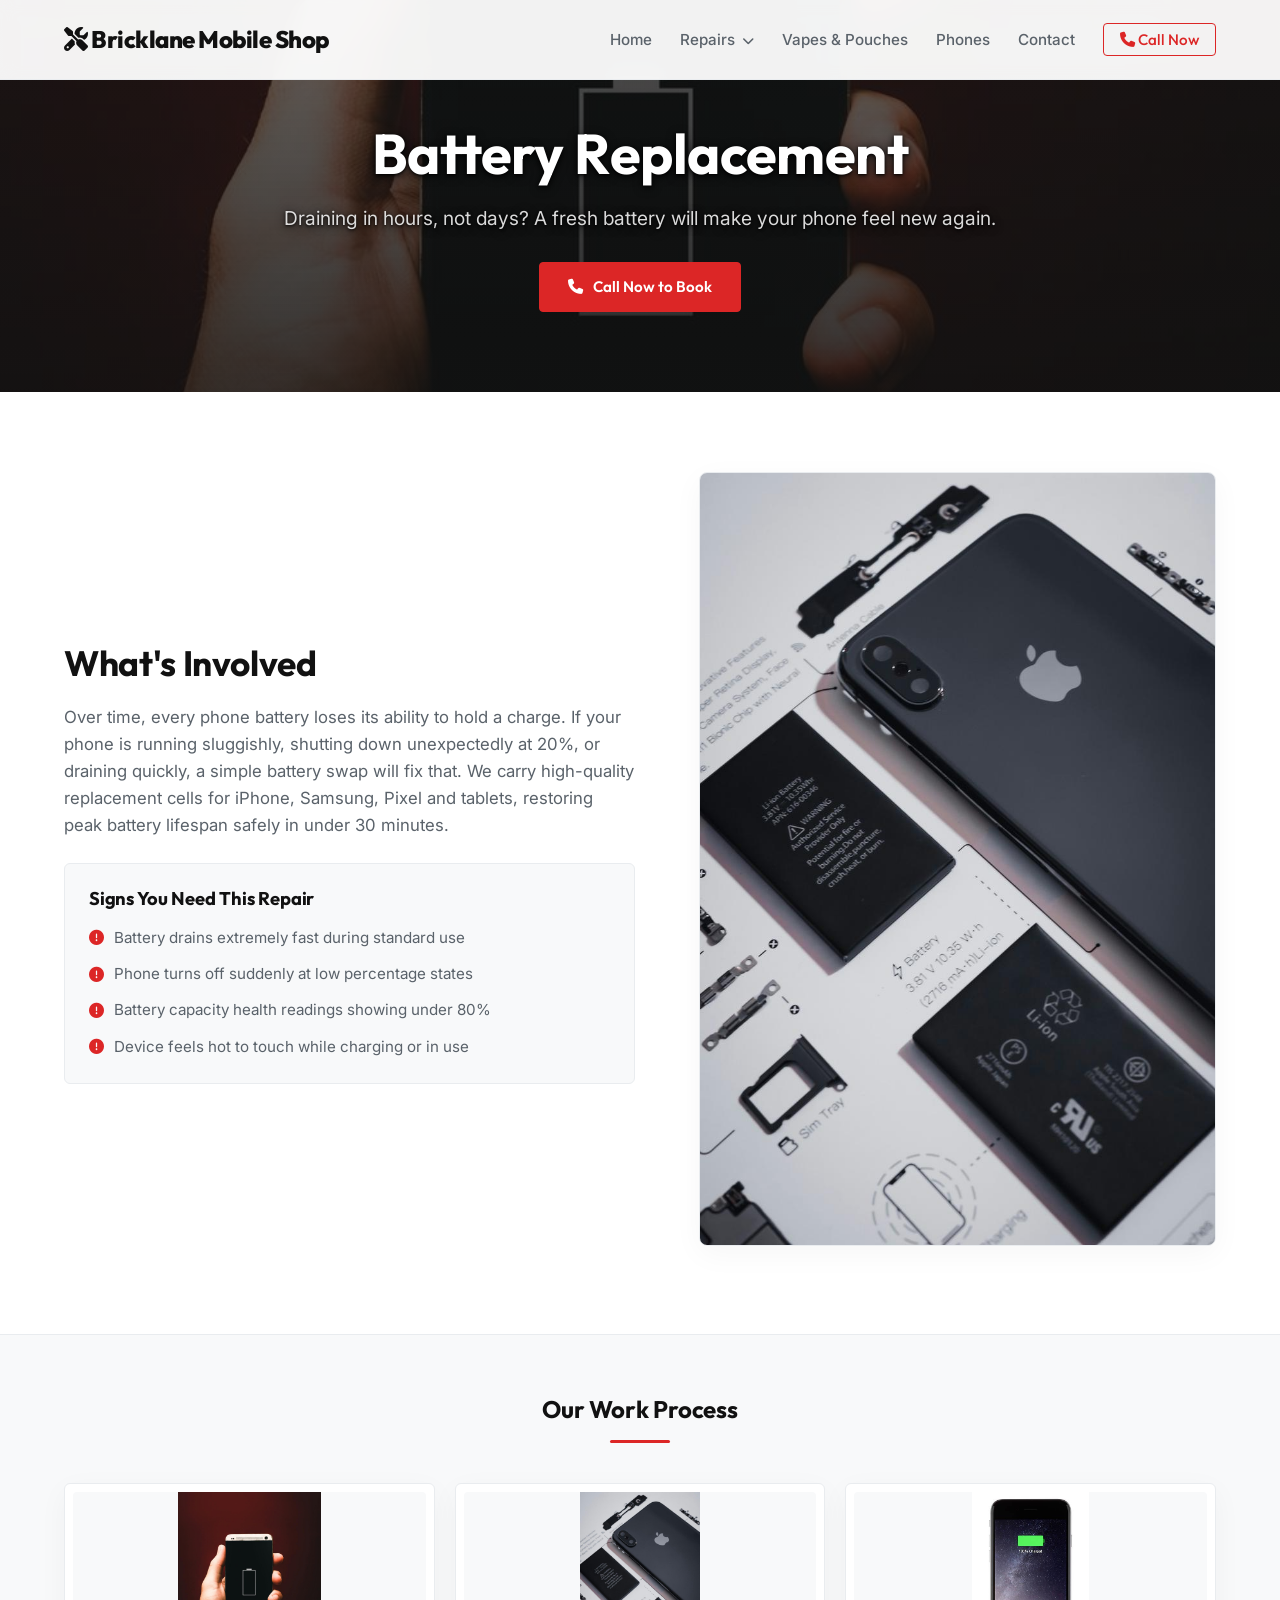
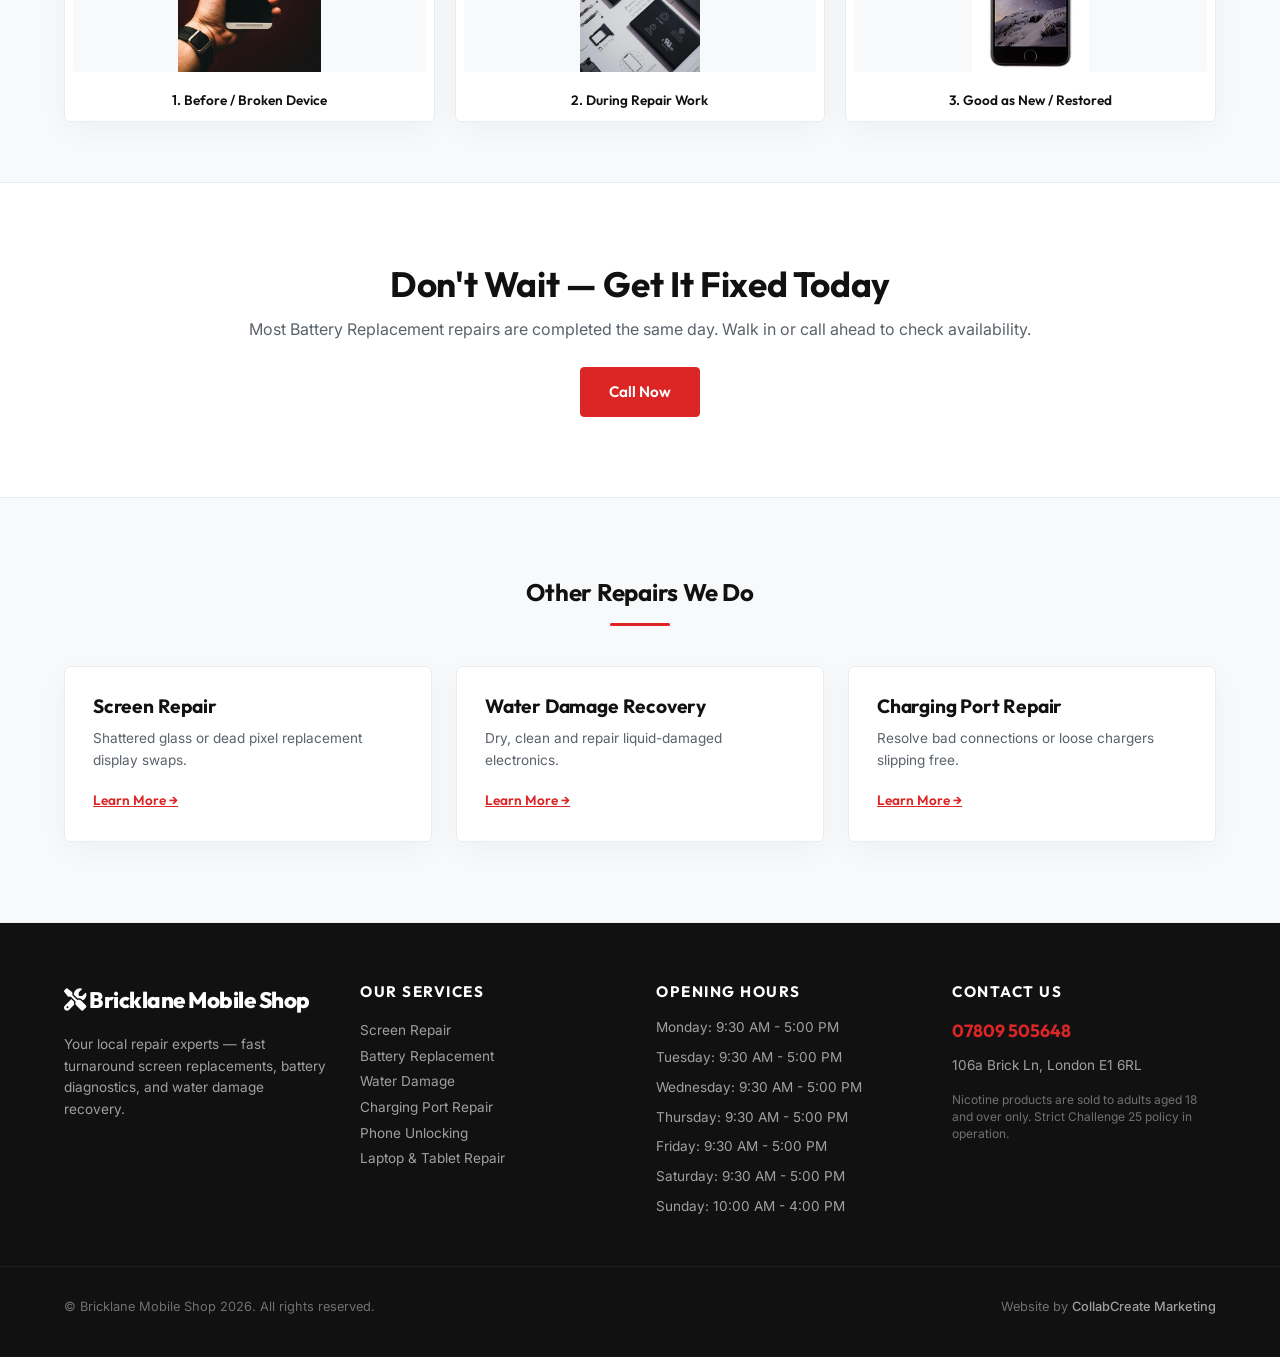
==== commit 35dcfdf0: "Deploy premium responsive outreach site" ====
--- a/battery-replacement.html
+++ b/battery-replacement.html
@@ -55,7 +55,7 @@
                 <div class="container text-center reveal">
                     <h1>Battery Replacement</h1>
                     <p>Draining in hours, not days? A fresh battery will make your phone feel new again.</p>
-                    <a href="tel:07809505648" class="btn btn-primary"><i class="fa-solid fa-phone"></i> Call Now to Book — 07809 505648</a>
+                    <a href="tel:07809505648" class="btn btn-primary"><i class="fa-solid fa-phone"></i> Call Now to Book</a>
                 </div>
             </section>
 
@@ -105,7 +105,7 @@
                 <div class="container">
                     <h2>Don't Wait — Get It Fixed Today</h2>
                     <p>Most Battery Replacement repairs are completed the same day. Walk in or call ahead to check availability.</p>
-                    <a href="tel:07809505648" class="btn btn-primary">Call 07809 505648</a>
+                    <a href="tel:07809505648" class="btn btn-primary">Call Now</a>
                 </div>
             </section>
 
--- a/styles.css
+++ b/styles.css
@@ -413,25 +413,9 @@
     transition: transform 0.3s ease, box-shadow 0.3s ease;
 }
 
-.service-card::after {
-    content: '';
-    position: absolute;
-    top: 0;
-    left: 0;
-    width: 100%;
-    height: 100%;
-    background: linear-gradient(to top, rgba(17, 17, 17, 0.95) 0%, rgba(17, 17, 17, 0.4) 60%, rgba(17, 17, 17, 0.1) 100%);
-    z-index: 1;
-    transition: background 0.3s ease;
-}
-
 .service-card:hover {
     transform: translateY(-4px);
     box-shadow: 0 12px 30px rgba(0, 0, 0, 0.15);
-}
-
-.service-card:hover::after {
-    background: linear-gradient(to top, rgba(17, 17, 17, 0.98) 0%, rgba(17, 17, 17, 0.5) 60%, rgba(17, 17, 17, 0.2) 100%);
 }
 
 .card-content {
@@ -677,12 +661,14 @@
     font-size: 3.5rem;
     color: #ffffff;
     margin-bottom: 16px;
+    text-shadow: 0 2px 10px rgba(0, 0, 0, 0.85), 0 1px 3px rgba(0, 0, 0, 0.9);
 }
 
 .service-hero p {
     font-size: 1.2rem;
     color: rgba(255, 255, 255, 0.85);
     margin-bottom: 28px;
+    text-shadow: 0 2px 10px rgba(0, 0, 0, 0.85), 0 1px 3px rgba(0, 0, 0, 0.9);
 }
 
 .details-grid {
@@ -862,10 +848,17 @@
 }
 
 .pouches-grid {
-    display: grid;
-    grid-template-columns: repeat(5, 1fr);
+    display: flex;
+    flex-wrap: wrap;
+    justify-content: center;
     gap: 20px;
     margin-top: 48px;
+}
+
+.brand-card {
+    flex: 1 1 calc(20% - 16px);
+    min-width: 180px;
+    max-width: 220px;
 }
 
 .vapes-grid-two {
@@ -1203,14 +1196,14 @@
     .hero-btns { justify-content: center; }
     .walk-ins-tag { justify-content: center; }
     .hero-image-wrapper { max-width: 450px; margin: 0 auto; }
-    .services-grid { grid-template-columns: repeat(2, 1fr); }
+    .services-grid { grid-template-columns: 1fr; }
     .why-us-grid { grid-template-columns: 1fr; gap: 20px; }
     .vapes-teaser-grid, .phones-teaser-grid, .contact-grid-page, .details-grid { grid-template-columns: 1fr; text-align: center; }
     .vape-brand-anchors { justify-content: center; }
     .phone-anchors-grid { max-width: 500px; margin: 0 auto; }
     .reviews-grid, .related-grid, .phones-grid { grid-template-columns: 1fr; }
     .footer-grid { grid-template-columns: repeat(2, 1fr); }
-    .pouches-grid { grid-template-columns: repeat(3, 1fr); }
+    .brand-card { flex: 1 1 calc(33.33% - 16px); min-width: 180px; max-width: 220px; }
     .exterior-img-style { max-height: 300px; }
 }
 
@@ -1247,19 +1240,41 @@
         background-color: var(--bg-alternate);
         border-radius: 6px;
     }
+    .dropdown {
+        width: 100%;
+        text-align: center;
+    }
+    .dropdown-trigger {
+        display: block;
+        width: 100%;
+        text-align: center;
+    }
     .dropdown-menu.active {
         display: block !important;
+    }
+    .dropdown-menu li {
+        width: 100%;
+        text-align: center;
+    }
+    .dropdown-menu li a {
+        text-align: center !important;
+        padding: 12px 20px;
     }
     .dropdown:hover .dropdown-menu { display: none; } /* disable hover on mobile */
     .dropdown.active .dropdown-menu { display: block; }
     .footer-grid { grid-template-columns: 1fr; text-align: center; }
     .footer-hours ul { align-items: center; }
     .footer-bottom { flex-direction: column; text-align: center; }
-    .pouches-grid { grid-template-columns: repeat(2, 1fr); }
+    .brand-card { flex: 1 1 calc(50% - 16px); min-width: 140px; max-width: 180px; }
+    
+    /* Hide details-image on mobile to prevent random/duplicate images before gallery */
+    .details-image {
+        display: none !important;
+    }
     
     /* Phone Unlocking Hero Position Adjust (Checklist Issue 4) */
     .phone-unlock-hero {
-        background-position: center 25% !important;
+        background-position: center 20% !important;
     }
     
     /* Expand buttons on mobile */
